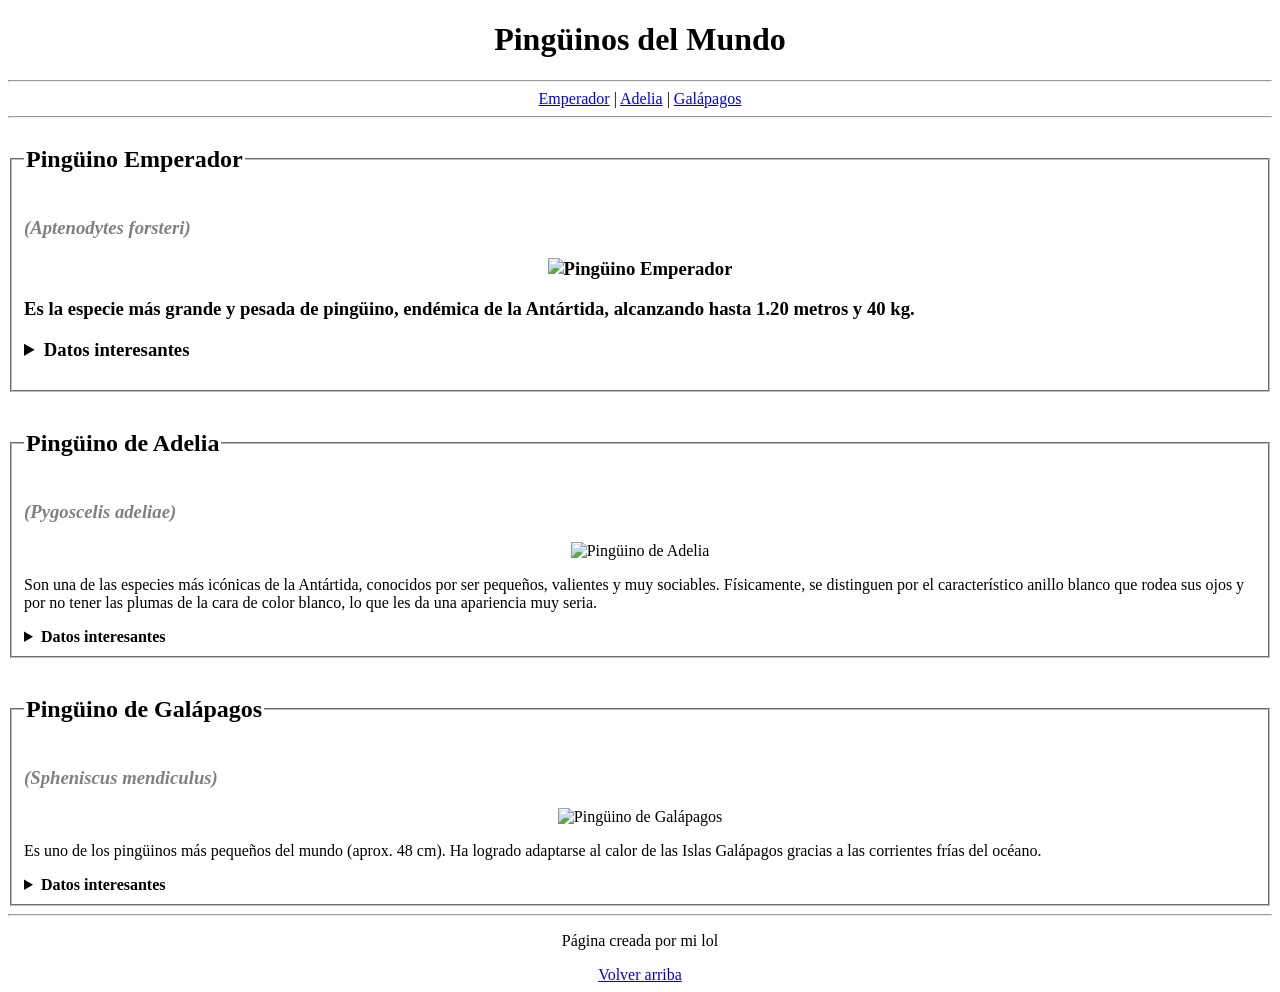
==== index.html @ 5adbaec3 "Update index.html Github pages" ====
<!DOCTYPE html>
<html lang="es">
<head>
    <meta charset="UTF-8">
    <meta name="viewport" content="width=device-width, initial-scale=1.0">
    <title>Pingüinos</title>
</head>

<body>
    <center>
        <h1 id="inicio">Pingüinos del Mundo</h1>
    </center>
    <hr>
    
    <center>
        <nav>
            <a href="#emperador">Emperador</a> | 
            <a href="#adelia">Adelia</a> | 
            <a href="#galapagos">Galápagos</a>
        </nav>
    </center>
    <hr>



    <main>
        
        <article id="emperador">
            <fieldset>
                <legend><h2>Pingüino Emperador</h2></legend>
                <h3><em><font color="gray">(Aptenodytes forsteri)</font></em>
                
                <center>
                    <figure>
                        <img src="https://p.turbosquid.com/ts-thumb/5M/XL8NkV/eW/jf0la12a7_emperorpenguin_display_protect_02/jpg/1685772801/1920x1080/fit_q99/7304b229ae56667666dd775c1d0919ec0c4ac1b9/jf0la12a7_emperorpenguin_display_protect_02.jpg" width="600" alt="Pingüino Emperador">
                    </figure>
                </center>
                
                <p>
                    Es la especie más grande y pesada de pingüino, endémica de la Antártida, alcanzando hasta 1.20 metros y 40 kg.
                </p>
               
                <details>
                    <summary><b>Datos interesantes</b></summary>
                    <ul>
                        <li>El macho no come absolutamente nada durante unos 115 días mientras protege el huevo en el invierno antártico.</li>
                        <li>Cuando los bebés crecen un poco, se agrupan en "guarderías" llamadas crèches.</li>
                        <li>Pueden nadar a velocidades de hasta 15 km/h.</li>
                    </ul>
                </details>
            </fieldset>
        </article>
        <br>




        <article id="adelia">
            <fieldset>
                <legend><h2>Pingüino de Adelia</h2></legend>
                <h3><em><font color="gray">(Pygoscelis adeliae)</font></em></h3>

                <center>
                    <figure>
                        <img src="https://www.rutaschile.com/configurador/Parques/Fauna_01122015141101.jpg" width="600" alt="Pingüino de Adelia">
                    </figure>
                </center>
                
                <p>
                    Son una de las especies más icónicas de la Antártida, conocidos por ser pequeños, valientes y muy sociables. Físicamente, se distinguen por el característico anillo blanco que rodea sus ojos y por no tener las plumas de la cara de color blanco, lo que les da una apariencia muy seria.
                </p>

                <details>
                    <summary><b>Datos interesantes</b></summary>
                    <ul>
                        <li>Son famosos por construir sus nidos exclusivamente con pequeñas piedras que recolectan. A veces, ¡se las roban entre ellos si no están cuidando el nido!</li>
                        <li>Aunque son pequeños (miden unos 70 cm), son conocidos por ser los pingüinos más "rebeldes" y territoriales de la Antártida, enfrentándose incluso a depredadores más grandes.</li>
                    </ul>
                </details>
            </fieldset>
        </article>
        <br>



        <article id="galapagos">
            <fieldset>
                <legend><h2>Pingüino de Galápagos</h2></legend>
                <h3><em><font color="gray">(Spheniscus mendiculus)</font></em></h3>

                <center>
                    <figure>
                        <img src="https://datazone.darwinfoundation.org/images/checklist/5189_penguin_group_hms_ppt.jpg" width="600" alt="Pingüino de Galápagos">
                    </figure>
                </center>

                <p>
                    Es uno de los pingüinos más pequeños del mundo (aprox. 48 cm). Ha logrado adaptarse al calor de las Islas Galápagos gracias a las corrientes frías del océano.
                </p>

                <details>
                    <summary><b>Datos interesantes</b></summary>
                    <ul>
                        <li>Para refrescarse, jadean como los perros y estiran sus aletas para liberar calor.</li>
                        <li>Sus poblaciones son pequeñas y son muy vulnerables a los cambios climáticos.</li>
                    </ul>
                </details>
            </fieldset>
        </article>



        <footer>            
            <hr>
            <center>
                <p>Página creada por mi lol</p> 
                <a href="#inicio">Volver arriba</a>
            </center>
        </footer>


        
    </main>
</body>
</html>
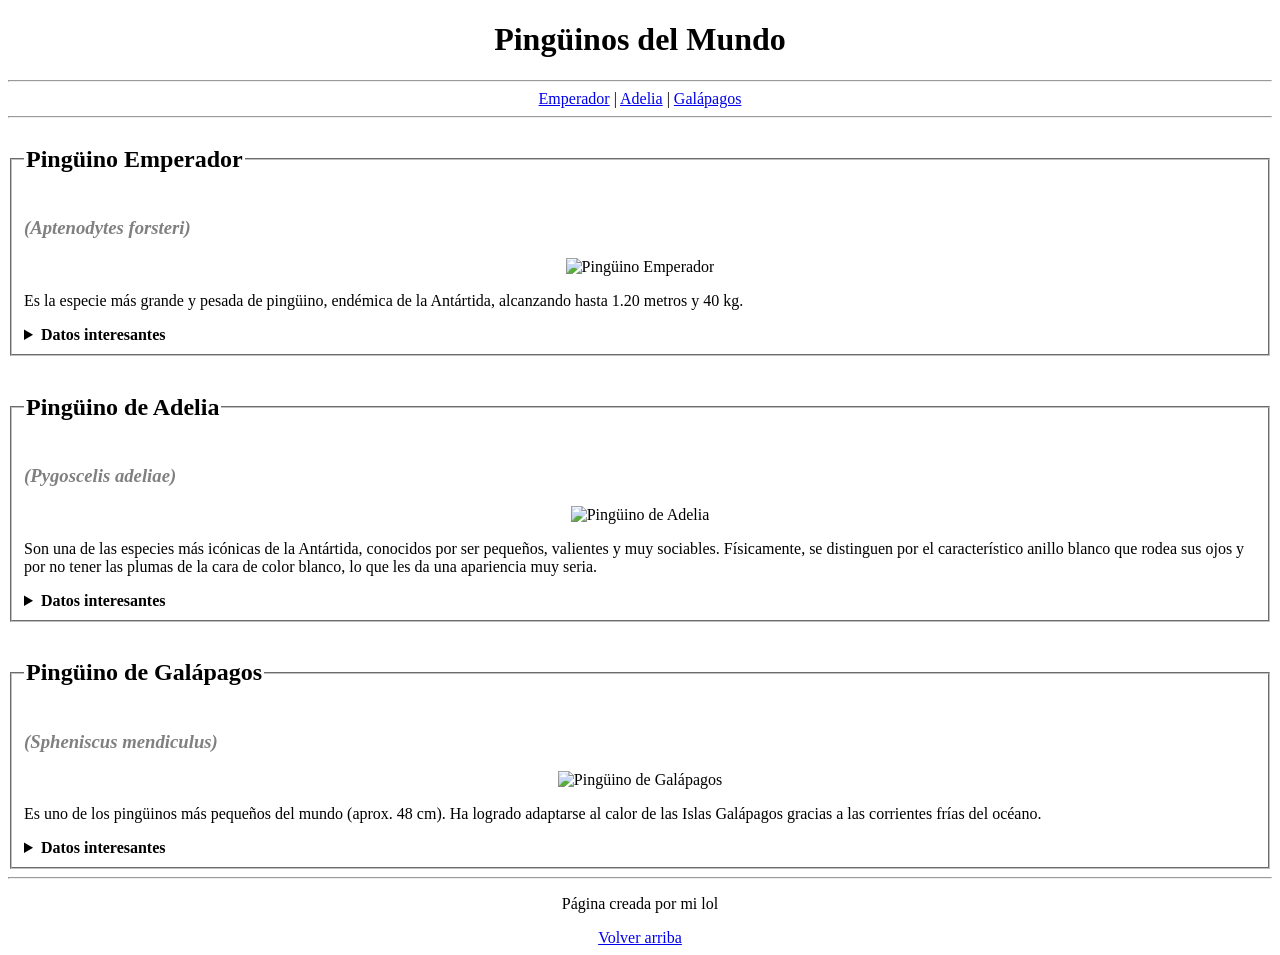
==== commit ce7ce72a: "Cerrando etiqueta h3 del emperador" ====
--- a/index.html
+++ b/index.html
@@ -28,7 +28,7 @@
         <article id="emperador">
             <fieldset>
                 <legend><h2>Pingüino Emperador</h2></legend>
-                <h3><em><font color="gray">(Aptenodytes forsteri)</font></em>
+                <h3><em><font color="gray">(Aptenodytes forsteri)</font></em></h3>
                 
                 <center>
                     <figure>
@@ -123,6 +123,3 @@
     </main>
 </body>
 </html>
-
-
-
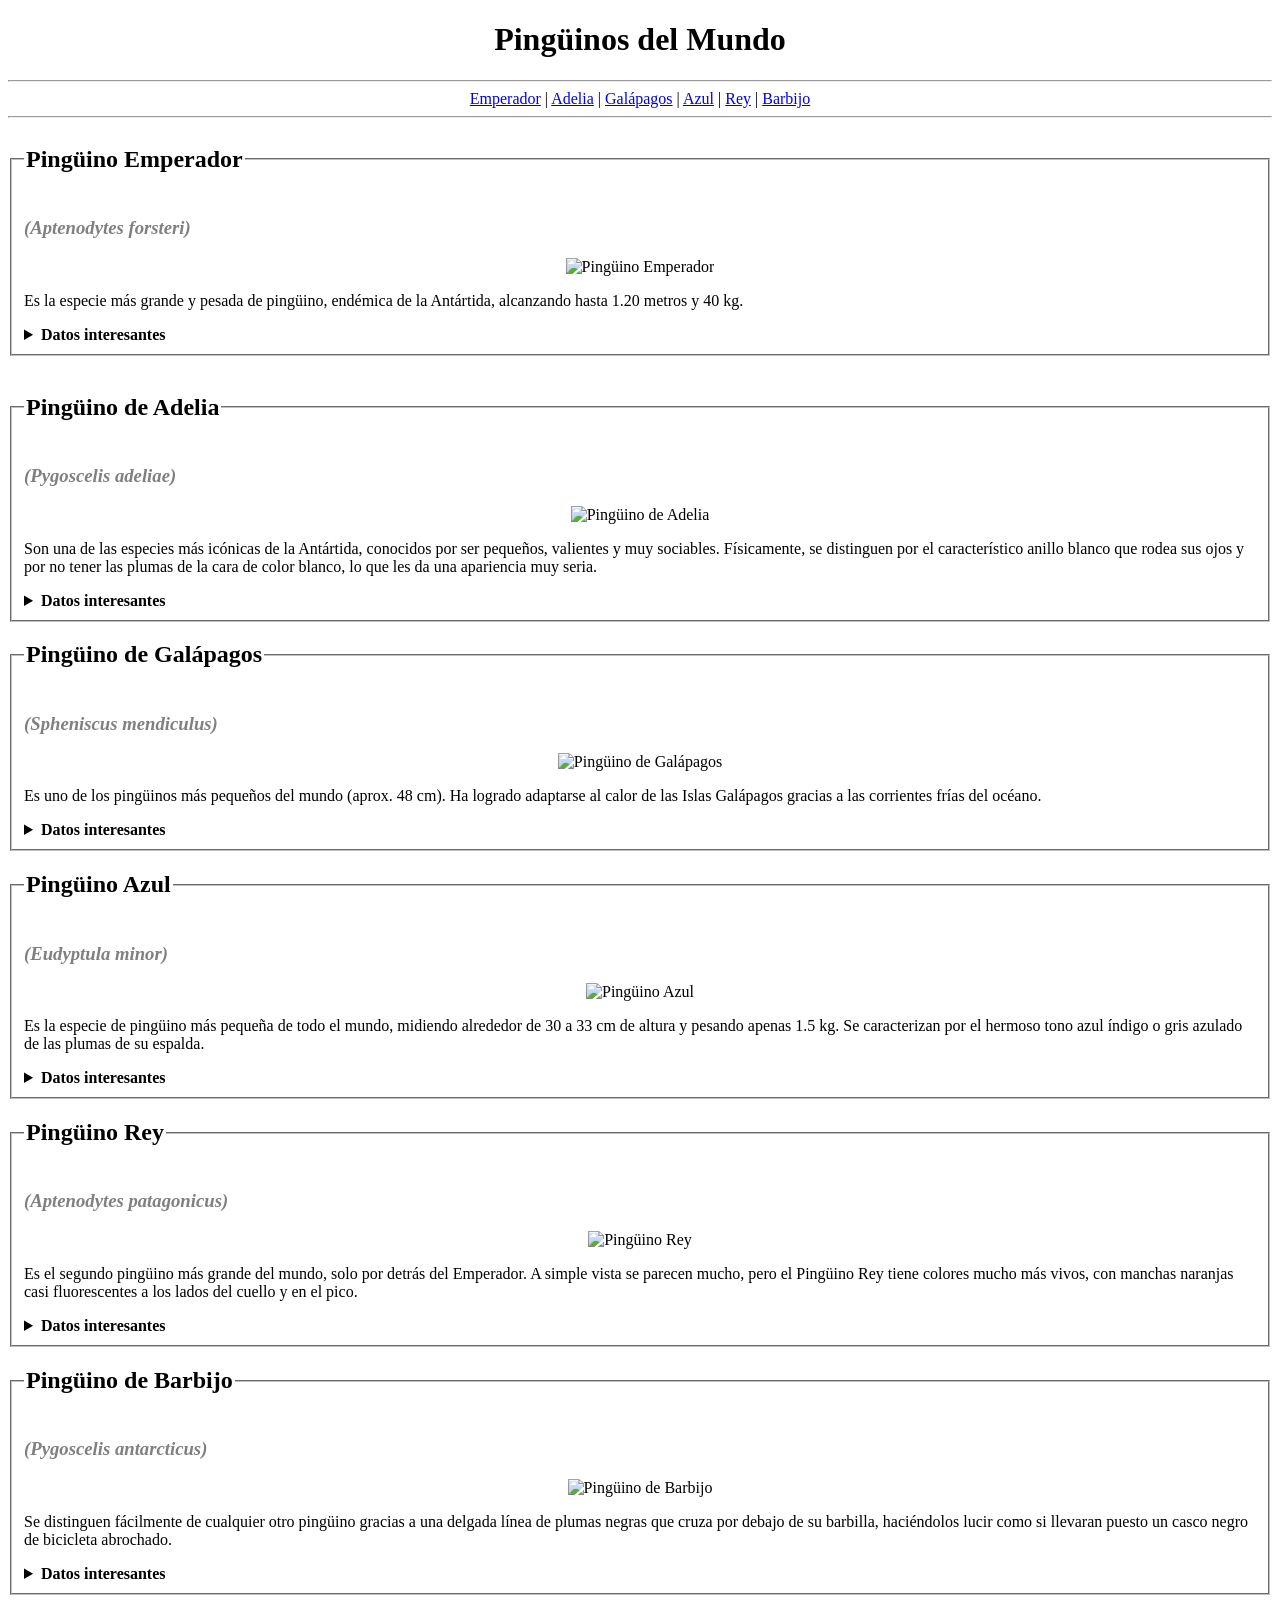
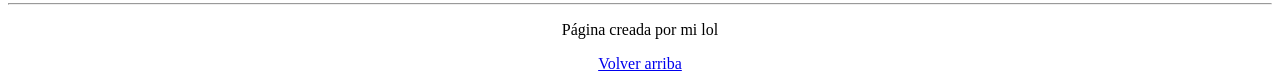
==== commit 3b3d702e: "Agregué mas pinguinitos" ====
--- a/index.html
+++ b/index.html
@@ -16,7 +16,10 @@
         <nav>
             <a href="#emperador">Emperador</a> | 
             <a href="#adelia">Adelia</a> | 
-            <a href="#galapagos">Galápagos</a>
+            <a href="#galapagos">Galápagos</a> |
+            <a href="#azul">Azul</a> |
+            <a href="#rey">Rey</a> |
+            <a href="#barbijo">Barbijo</a>
         </nav>
     </center>
     <hr>
@@ -79,8 +82,6 @@
                 </details>
             </fieldset>
         </article>
-        <br>
-
 
 
         <article id="galapagos">
@@ -108,6 +109,85 @@
             </fieldset>
         </article>
 
+
+        <article id="azul">
+            <fieldset>
+                <legend><h2>Pingüino Azul</h2></legend>
+                <h3><em><font color="gray">(Eudyptula minor)</font></em></h3>
+
+                <center>
+                    <figure>
+                        <img src="https://www.globalpenguinsociety.org/images/species/little/lit-03.jpg" width="600" alt="Pingüino Azul">
+                    </figure>
+                </center>
+
+                <p>
+                    Es la especie de pingüino más pequeña de todo el mundo, midiendo alrededor de 30 a 33 cm de altura y pesando apenas 1.5 kg. Se caracterizan por el hermoso tono azul índigo o gris azulado de las plumas de su espalda.
+                </p>
+
+                <details>
+                    <summary><b>Datos interesantes</b></summary>
+                    <ul>
+                        <li>Viven principalmente en las costas de Nueva Zelanda y el sur de Australia.</li>
+                        <li>En Australia los conocen cariñosamente como "pingüinos hada" (Fairy penguins) debido a su diminuto tamaño.</li>
+                        <li>Tienen costumbres nocturnas en tierra: salen a pescar antes de que salga el sol y regresan a sus nidos ya que oscureció para esconderse de las gaviotas y otros depredadores.</li>
+                    </ul>
+                </details>
+            </fieldset>
+        </article>
+
+
+        <article id="rey">
+            <fieldset>
+                <legend><h2>Pingüino Rey</h2></legend>
+                <h3><em><font color="gray">(Aptenodytes patagonicus)</font></em></h3>
+
+                <center>
+                    <figure>
+                        <img src="https://cdn0.ecologiaverde.com/es/posts/9/5/9/donde_vive_el_pinguino_rey_5959_1_600.webp" width="600" alt="Pingüino Rey">
+                    </figure>
+                </center>
+
+                <p>
+                    Es el segundo pingüino más grande del mundo, solo por detrás del Emperador. A simple vista se parecen mucho, pero el Pingüino Rey tiene colores mucho más vivos, con manchas naranjas casi fluorescentes a los lados del cuello y en el pico.
+                </p>
+
+                <details>
+                    <summary><b>Datos interesantes</b></summary>
+                    <ul>
+                        <li>No hacen nidos. Al igual que los emperadores, incuban su único huevo llevándolo sobre sus patas y cubriéndolo con un pliegue de piel caliente.</li>
+                        <li>Sus crías nacen con un abrigo de plumas color café tan esponjoso y diferente a los adultos, que los primeros exploradores pensaban que eran otra especie (les decían "pingüinos lanudos").</li>
+                        <li>Pueden sumergirse a más de 300 metros de profundidad para cazar peces linterna.</li>
+                    </ul>
+                </details>
+            </fieldset>
+        </article>
+
+        <article id="barbijo">
+            <fieldset>
+                <legend><h2>Pingüino de Barbijo</h2></legend>
+                <h3><em><font color="gray">(Pygoscelis antarcticus)</font></em></h3>
+
+                <center>
+                    <figure>
+                        <img src="https://www.globalpenguinsociety.org/images/species/chinstrap/chin-005.webp" width="600" alt="Pingüino de Barbijo">
+                    </figure>
+                </center>
+
+                <p>
+                    Se distinguen fácilmente de cualquier otro pingüino gracias a una delgada línea de plumas negras que cruza por debajo de su barbilla, haciéndolos lucir como si llevaran puesto un casco negro de bicicleta abrochado.
+                </p>
+
+                <details>
+                    <summary><b>Datos interesantes</b></summary>
+                    <ul>
+                        <li>Son de los pingüinos más abundantes de la Antártida, con colonias que pueden llegar a tener cientos de miles de individuos.</li>
+                        <li>Tienen la reputación de ser los pingüinos más ruidosos, agresivos y valientes. ¡No dudan en pelear con otras aves para defender sus nidos de piedras!</li>
+                        <li>Su dieta se basa casi por completo en krill antártico.</li>
+                    </ul>
+                </details>
+            </fieldset>
+        </article>
 
 
         <footer>            
@@ -123,3 +203,6 @@
     </main>
 </body>
 </html>
+
+
+
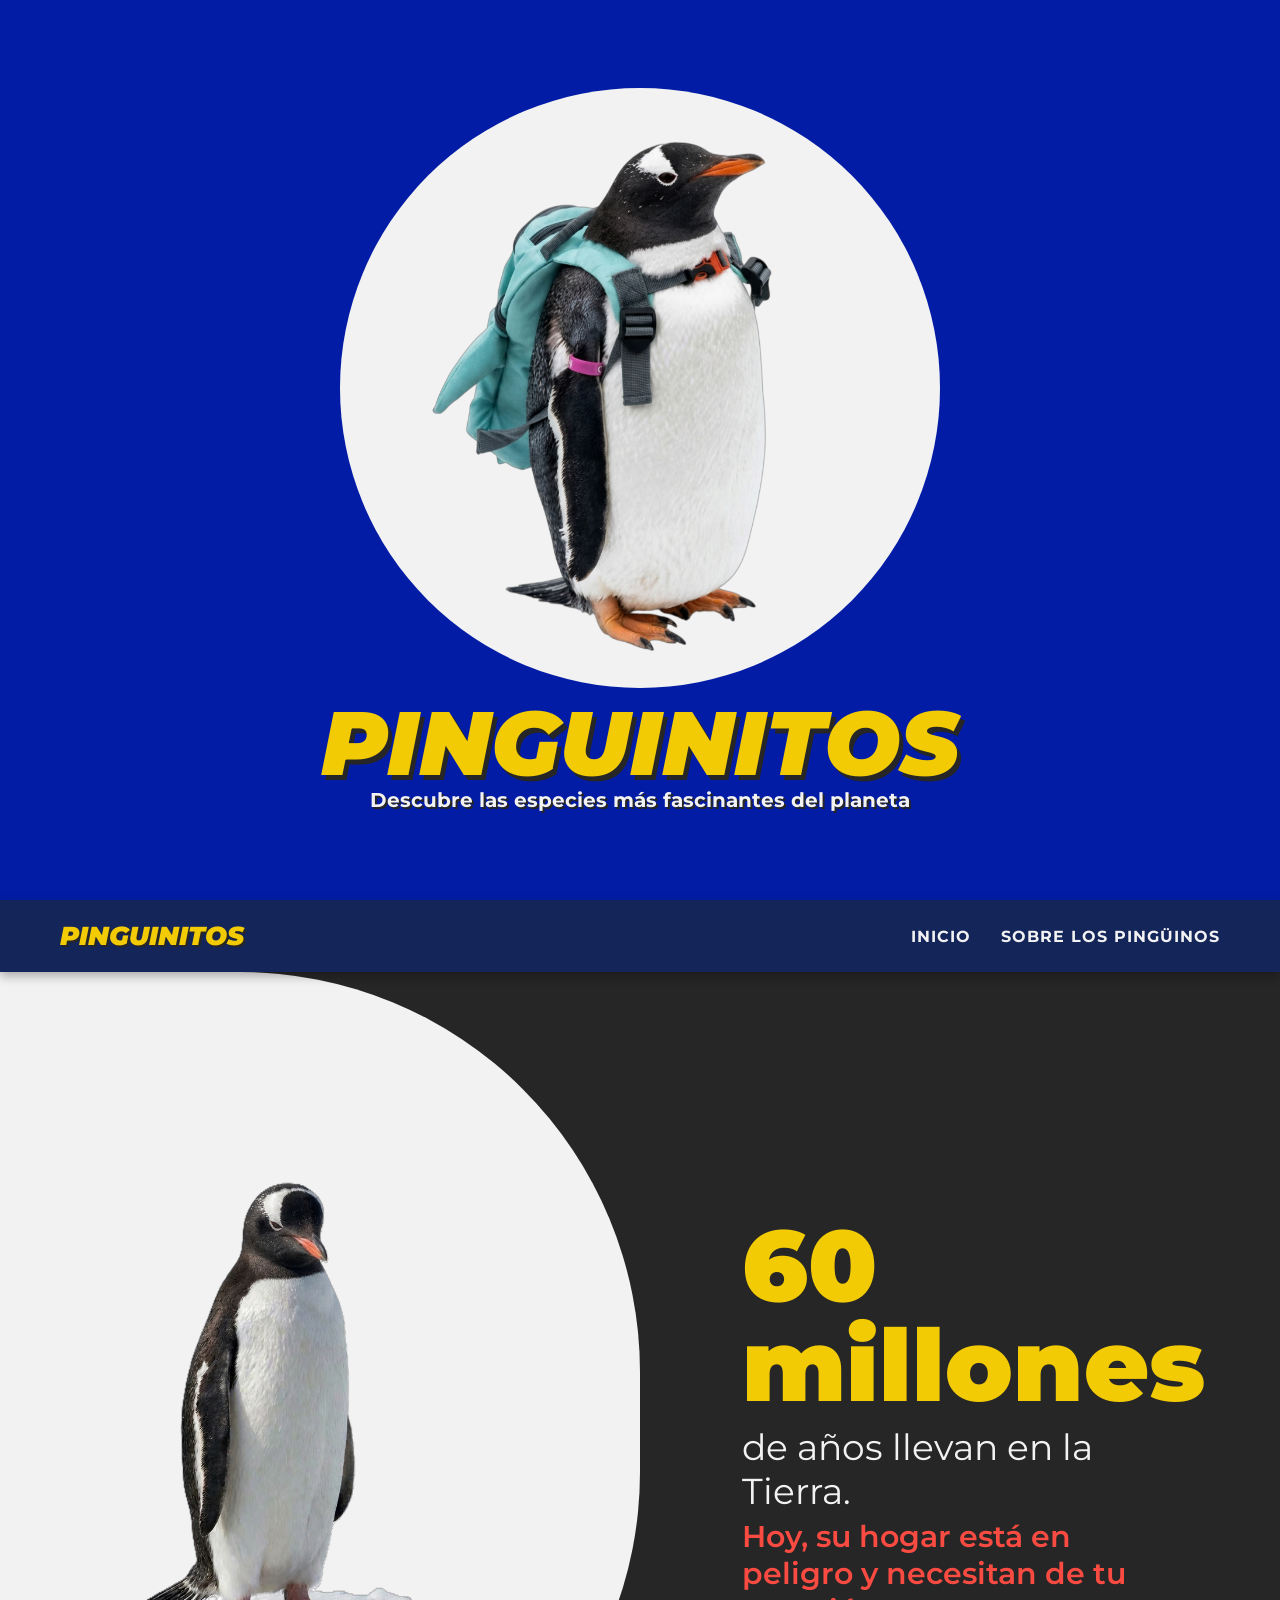
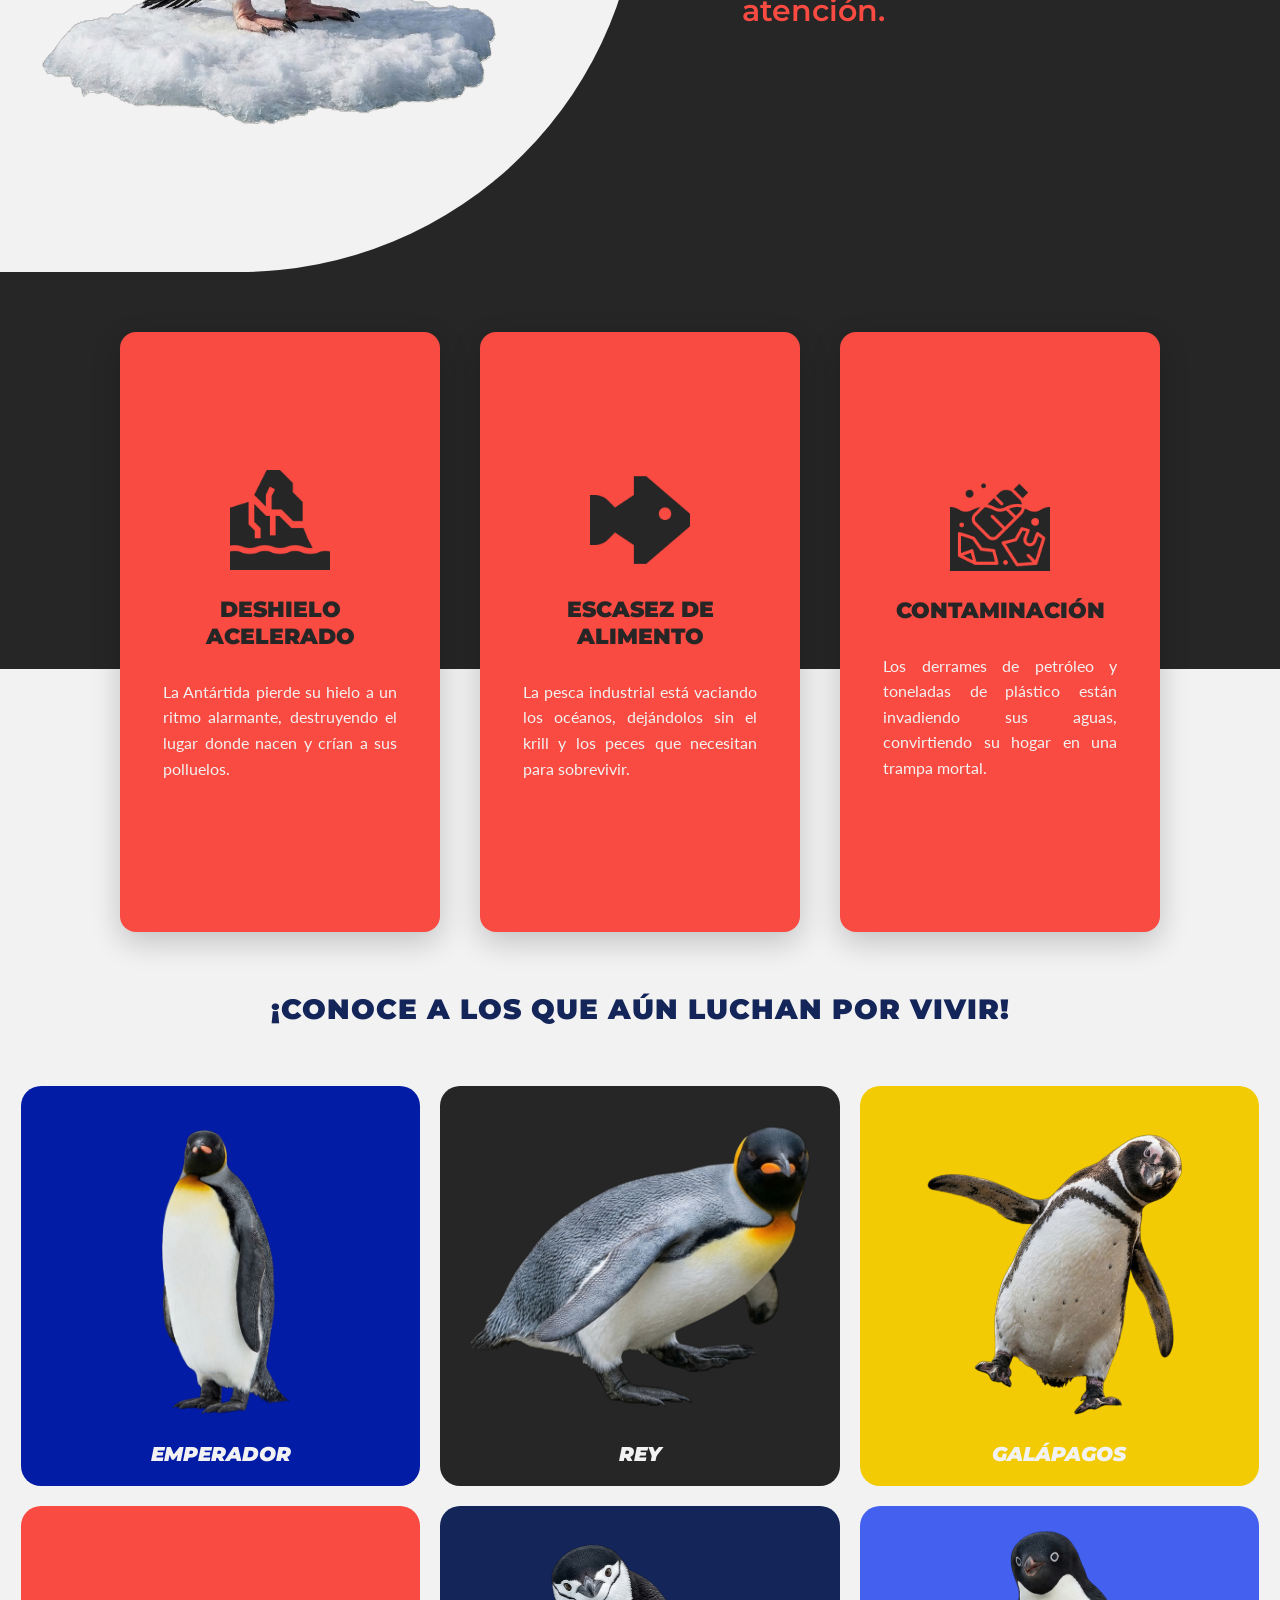
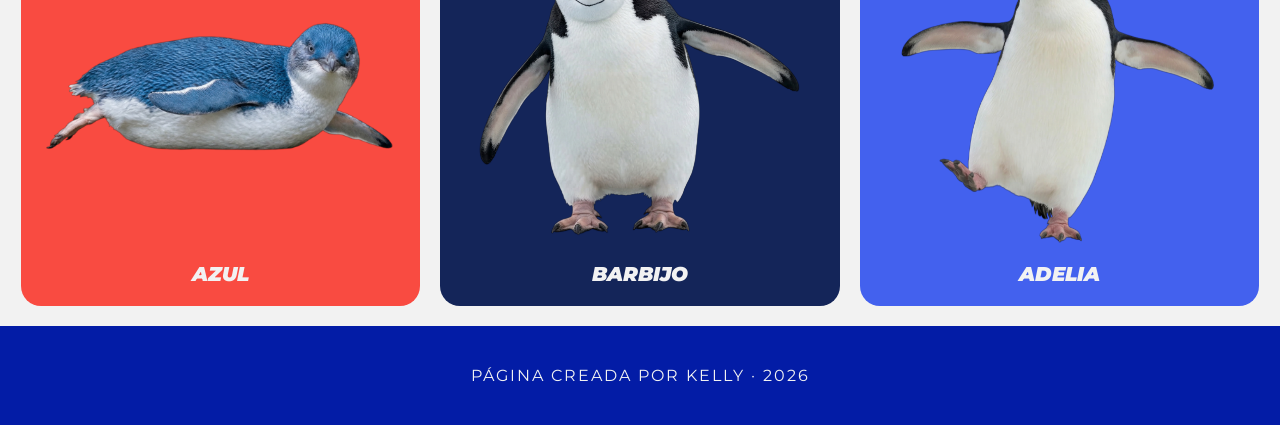
==== commit 32475093: "Diseño final y ajustes responsivos listos" ====
--- a/index.html
+++ b/index.html
@@ -4,205 +4,113 @@
     <meta charset="UTF-8">
     <meta name="viewport" content="width=device-width, initial-scale=1.0">
     <title>Pingüinos</title>
+
+    <link rel="stylesheet" href="style.css">
+    <link href="https://fonts.googleapis.com/css2?family=Montserrat:wght@400;700;900&family=Lato:wght@400;700&display=swap" rel="stylesheet">
 </head>
 
 <body>
-    <center>
-        <h1 id="inicio">Pingüinos del Mundo</h1>
-    </center>
-    <hr>
-    
-    <center>
+    <section id="hero">  
+        <div class="hero-imagen">
+            <img src="img/pinguino1.png" alt="Pingüino">
+        </div>
+        <h1>PINGUINITOS</h1>
+        <p>Descubre las especies más fascinantes del planeta</p>
+    </section>
+
+    <header>
+        <a href="index.html" class="logo">PINGUINITOS</a>
         <nav>
-            <a href="#emperador">Emperador</a> | 
-            <a href="#adelia">Adelia</a> | 
-            <a href="#galapagos">Galápagos</a> |
-            <a href="#azul">Azul</a> |
-            <a href="#rey">Rey</a> |
-            <a href="#barbijo">Barbijo</a>
+            <a href="#">Inicio</a>
+            <a href="#sobre-pinguinos">Sobre los pingüinos</a>
         </nav>
-    </center>
-    <hr>
+    </header>
+        
+    <section id="impacto">
+        <div class="impacto-imagen">
+            <img src="img/pinguino-hielo.png" alt="Pingüino en el hielo">
+        </div>
+        <div class="impacto-texto">
+            <p class="impacto-dato">60 millones</p>
+            <p class="impacto-subtitulo">de años llevan en la Tierra.</p>
+            <p class="impacto-frase">Hoy, su hogar está en peligro y necesitan de tu atención.</p>
+        </div>
+    </section>
 
+    <section id="problematicas">
+        <div class="problematicas-cards">
+            
+            <div class="problema-card">
+                <img src="img/deshielo.png" alt="Deshielo" class="problema-icono">
+                <h3>Deshielo acelerado</h3>
+                <p>La Antártida pierde su hielo a un ritmo alarmante, destruyendo el lugar donde nacen y crían a sus polluelos.</p>
+            </div>
+            
+            <div class="problema-card">
+                <img src="img/pez.png" alt="Escasez de alimento" class="problema-icono">
+                <h3>Escasez de alimento</h3>
+                <p>La pesca industrial está vaciando los océanos, dejándolos sin el krill y los peces que necesitan para sobrevivir.</p>
+            </div>
+            
+            <div class="problema-card">
+                <img src="img/contaminacion.png" alt="Contaminación" class="problema-icono">
+                <h3>Contaminación</h3>
+                <p>Los derrames de petróleo y toneladas de plástico están invadiendo sus aguas, convirtiendo su hogar en una trampa mortal.</p>
+            </div>
+            
+        </div>
+        
+        <div class="problematicas-frase">
+            <p>¡Conoce a los que aún luchan por vivir!</p>
+        </div>
+    </section>
 
+    <main id="sobre-pinguinos">
+            <a href="emperador.html" class="card" id="card-emperador">
+                <img src="img/emperador.png" alt="Pingüino Emperador">
+                <h2>Emperador</h2>
+            </a>
 
-    <main>
+            <a href="rey.html" class="card" id="card-rey">
+                <img src="img/rey.png" alt="Pingüino Rey">
+                <h2>Rey</h2>
+            </a>
+            
+           <a href="galapagos.html" class="card" id="card-galapagos">
+                <img src="img/galapagos.png" alt="Pingüino Galápagos">
+                <h2>Galápagos</h2>
+            </a>
+
+           <a href="azul.html" class="card" id="card-azul">
+                <img src="img/azul.png" alt="Pingüino Azul">
+                <h2>Azul</h2>
+            </a>
+
+            <a href="barbijo.html" class="card" id="card-barbijo">
+                <img src="img/barbijo.png" alt="Pingüino Barbijo">
+                <h2>Barbijo</h2>
+            </a>
+
+            <a href="adelia.html" class="card" id="card-adelia">
+                <img src="img/adelia.png" alt="Pingüino Adelia">
+                <h2>Adelia</h2>
+            </a>
+
         
-        <article id="emperador">
-            <fieldset>
-                <legend><h2>Pingüino Emperador</h2></legend>
-                <h3><em><font color="gray">(Aptenodytes forsteri)</font></em></h3>
-                
-                <center>
-                    <figure>
-                        <img src="https://p.turbosquid.com/ts-thumb/5M/XL8NkV/eW/jf0la12a7_emperorpenguin_display_protect_02/jpg/1685772801/1920x1080/fit_q99/7304b229ae56667666dd775c1d0919ec0c4ac1b9/jf0la12a7_emperorpenguin_display_protect_02.jpg" width="600" alt="Pingüino Emperador">
-                    </figure>
-                </center>
-                
-                <p>
-                    Es la especie más grande y pesada de pingüino, endémica de la Antártida, alcanzando hasta 1.20 metros y 40 kg.
-                </p>
-               
-                <details>
-                    <summary><b>Datos interesantes</b></summary>
-                    <ul>
-                        <li>El macho no come absolutamente nada durante unos 115 días mientras protege el huevo en el invierno antártico.</li>
-                        <li>Cuando los bebés crecen un poco, se agrupan en "guarderías" llamadas crèches.</li>
-                        <li>Pueden nadar a velocidades de hasta 15 km/h.</li>
-                    </ul>
-                </details>
-            </fieldset>
-        </article>
-        <br>
+        
+    </main>
+
+    <footer>
+        <p>Página creada por Kelly · 2026 </p> 
+    </footer>   
+
+</body>
+</html> 
 
 
 
 
-        <article id="adelia">
-            <fieldset>
-                <legend><h2>Pingüino de Adelia</h2></legend>
-                <h3><em><font color="gray">(Pygoscelis adeliae)</font></em></h3>
-
-                <center>
-                    <figure>
-                        <img src="https://www.rutaschile.com/configurador/Parques/Fauna_01122015141101.jpg" width="600" alt="Pingüino de Adelia">
-                    </figure>
-                </center>
-                
-                <p>
-                    Son una de las especies más icónicas de la Antártida, conocidos por ser pequeños, valientes y muy sociables. Físicamente, se distinguen por el característico anillo blanco que rodea sus ojos y por no tener las plumas de la cara de color blanco, lo que les da una apariencia muy seria.
-                </p>
-
-                <details>
-                    <summary><b>Datos interesantes</b></summary>
-                    <ul>
-                        <li>Son famosos por construir sus nidos exclusivamente con pequeñas piedras que recolectan. A veces, ¡se las roban entre ellos si no están cuidando el nido!</li>
-                        <li>Aunque son pequeños (miden unos 70 cm), son conocidos por ser los pingüinos más "rebeldes" y territoriales de la Antártida, enfrentándose incluso a depredadores más grandes.</li>
-                    </ul>
-                </details>
-            </fieldset>
-        </article>
-
-
-        <article id="galapagos">
-            <fieldset>
-                <legend><h2>Pingüino de Galápagos</h2></legend>
-                <h3><em><font color="gray">(Spheniscus mendiculus)</font></em></h3>
-
-                <center>
-                    <figure>
-                        <img src="https://datazone.darwinfoundation.org/images/checklist/5189_penguin_group_hms_ppt.jpg" width="600" alt="Pingüino de Galápagos">
-                    </figure>
-                </center>
-
-                <p>
-                    Es uno de los pingüinos más pequeños del mundo (aprox. 48 cm). Ha logrado adaptarse al calor de las Islas Galápagos gracias a las corrientes frías del océano.
-                </p>
-
-                <details>
-                    <summary><b>Datos interesantes</b></summary>
-                    <ul>
-                        <li>Para refrescarse, jadean como los perros y estiran sus aletas para liberar calor.</li>
-                        <li>Sus poblaciones son pequeñas y son muy vulnerables a los cambios climáticos.</li>
-                    </ul>
-                </details>
-            </fieldset>
-        </article>
-
-
-        <article id="azul">
-            <fieldset>
-                <legend><h2>Pingüino Azul</h2></legend>
-                <h3><em><font color="gray">(Eudyptula minor)</font></em></h3>
-
-                <center>
-                    <figure>
-                        <img src="https://www.globalpenguinsociety.org/images/species/little/lit-03.jpg" width="600" alt="Pingüino Azul">
-                    </figure>
-                </center>
-
-                <p>
-                    Es la especie de pingüino más pequeña de todo el mundo, midiendo alrededor de 30 a 33 cm de altura y pesando apenas 1.5 kg. Se caracterizan por el hermoso tono azul índigo o gris azulado de las plumas de su espalda.
-                </p>
-
-                <details>
-                    <summary><b>Datos interesantes</b></summary>
-                    <ul>
-                        <li>Viven principalmente en las costas de Nueva Zelanda y el sur de Australia.</li>
-                        <li>En Australia los conocen cariñosamente como "pingüinos hada" (Fairy penguins) debido a su diminuto tamaño.</li>
-                        <li>Tienen costumbres nocturnas en tierra: salen a pescar antes de que salga el sol y regresan a sus nidos ya que oscureció para esconderse de las gaviotas y otros depredadores.</li>
-                    </ul>
-                </details>
-            </fieldset>
-        </article>
-
-
-        <article id="rey">
-            <fieldset>
-                <legend><h2>Pingüino Rey</h2></legend>
-                <h3><em><font color="gray">(Aptenodytes patagonicus)</font></em></h3>
-
-                <center>
-                    <figure>
-                        <img src="https://cdn0.ecologiaverde.com/es/posts/9/5/9/donde_vive_el_pinguino_rey_5959_1_600.webp" width="600" alt="Pingüino Rey">
-                    </figure>
-                </center>
-
-                <p>
-                    Es el segundo pingüino más grande del mundo, solo por detrás del Emperador. A simple vista se parecen mucho, pero el Pingüino Rey tiene colores mucho más vivos, con manchas naranjas casi fluorescentes a los lados del cuello y en el pico.
-                </p>
-
-                <details>
-                    <summary><b>Datos interesantes</b></summary>
-                    <ul>
-                        <li>No hacen nidos. Al igual que los emperadores, incuban su único huevo llevándolo sobre sus patas y cubriéndolo con un pliegue de piel caliente.</li>
-                        <li>Sus crías nacen con un abrigo de plumas color café tan esponjoso y diferente a los adultos, que los primeros exploradores pensaban que eran otra especie (les decían "pingüinos lanudos").</li>
-                        <li>Pueden sumergirse a más de 300 metros de profundidad para cazar peces linterna.</li>
-                    </ul>
-                </details>
-            </fieldset>
-        </article>
-
-        <article id="barbijo">
-            <fieldset>
-                <legend><h2>Pingüino de Barbijo</h2></legend>
-                <h3><em><font color="gray">(Pygoscelis antarcticus)</font></em></h3>
-
-                <center>
-                    <figure>
-                        <img src="https://www.globalpenguinsociety.org/images/species/chinstrap/chin-005.webp" width="600" alt="Pingüino de Barbijo">
-                    </figure>
-                </center>
-
-                <p>
-                    Se distinguen fácilmente de cualquier otro pingüino gracias a una delgada línea de plumas negras que cruza por debajo de su barbilla, haciéndolos lucir como si llevaran puesto un casco negro de bicicleta abrochado.
-                </p>
-
-                <details>
-                    <summary><b>Datos interesantes</b></summary>
-                    <ul>
-                        <li>Son de los pingüinos más abundantes de la Antártida, con colonias que pueden llegar a tener cientos de miles de individuos.</li>
-                        <li>Tienen la reputación de ser los pingüinos más ruidosos, agresivos y valientes. ¡No dudan en pelear con otras aves para defender sus nidos de piedras!</li>
-                        <li>Su dieta se basa casi por completo en krill antártico.</li>
-                    </ul>
-                </details>
-            </fieldset>
-        </article>
-
-
-        <footer>            
-            <hr>
-            <center>
-                <p>Página creada por mi lol</p> 
-                <a href="#inicio">Volver arriba</a>
-            </center>
-        </footer>
-
-
-        
-    </main>
-</body>
-</html>
 
 
 
+
--- a/style.css
+++ b/style.css
@@ -0,0 +1,826 @@
+:root {
+    --azul:  #031CA6;
+    --azul-oscuro: #142559;
+    --azul-claro: #4361EE;
+    --rojo: #F94B41;
+    --amarillo: #f2CB05;
+    --blanco: #F2F2F2;
+    --negro: #262626;
+
+    --fuente-titulo: 'Montserrat', sans-serif;
+    --fuente-texto:  'Lato', sans-serif;
+}
+
+* {
+    margin: 0;
+    padding: 0;
+    box-sizing: border-box;
+}
+
+
+body {
+    font-family: var(--fuente-texto);
+    background-color: var(--blanco);
+    color: var(--negro);
+}
+
+/*HERO-------------------------------------------*/
+
+#hero {
+    background-color: var(--azul);
+    height: 100vh;
+    display: flex;
+    flex-direction: column;
+    justify-content: center;
+    align-items: center;
+    position: relative;
+    overflow: hidden;
+}
+
+.hero-imagen {
+    position: relative;
+    width: 600px;
+    height: 600px;
+}
+
+.hero-imagen::before {
+    content: "";
+    position: absolute;
+    width: 600px;
+    height: 600px;
+    background-color: var(--blanco);
+    border-radius: 50%;
+    top: 0;
+    left: 0;
+    z-index: 0;
+}
+
+.hero-imagen img {
+    position: absolute;
+    width: 90%;
+    bottom: 5%;
+    left: 50%;
+    transform: translateX(-49%);
+    z-index: 1;
+}
+
+#hero h1, #hero p {
+    position: relative;
+    z-index: 2;
+    color: var(--amarillo);
+    font-family: var(--fuente-titulo);
+    text-align: center;
+}
+
+#hero h1 {
+    font-size: 90px;
+    font-weight: 900;
+    font-style: italic;
+    text-shadow: 4px 5px 0px var(--negro);
+}
+
+#hero p {
+    font-size: 20px;
+    font-weight: 700;
+    color: var(--blanco);
+    text-shadow: 2px 2px 0px var(--negro);
+    margin-top: -10px;
+}
+
+/*HEADER----------------------------------------*/
+
+header {
+    background-color: var(--azul-oscuro);
+    padding: 20px 60px;
+    display: flex;
+    justify-content: space-between;
+    align-items: center;
+    position: sticky;
+    top: 0;
+    z-index: 100;
+    box-shadow: 0 4px 10px rgba(0, 0, 0, 0.3);
+}
+
+.logo {
+    color: var(--amarillo);
+    font-family: var(--fuente-titulo);
+    font-size: 26px;
+    font-weight: 900;
+    font-style: italic;
+    text-decoration: none;
+    text-shadow: 2px 2px 0px var(--negro);
+    transition: transform 0.2s ease;
+}
+
+.logo:hover {
+    transform: scale(1.05); 
+}
+
+header nav {
+    display: flex;
+    gap: 30px;
+    align-items: center;
+}
+
+header nav a {
+    color: var(--blanco);
+    text-decoration: none;
+    font-family: var(--fuente-titulo);
+    font-weight: 700;
+    font-size: 16px; 
+    text-transform: uppercase; 
+    letter-spacing: 1px;
+    position: relative; 
+    padding: 5px 0;
+    transition: color 0.3s ease;
+}
+
+header nav a:hover {
+    color: var(--amarillo);
+}
+
+header nav a::after {
+    content: '';
+    position: absolute;
+    width: 0;
+    height: 3px;
+    bottom: 0;
+    left: 0;
+    background-color: var(--amarillo);
+    transition: width 0.3s ease;
+}
+
+header nav a:hover::after {
+    width: 100%;
+}
+
+/*IMPACTOOOO----------------------*/
+#impacto {
+    display: flex;
+    height: 100vh;
+    background-color: var(--negro);
+    overflow: hidden;
+}
+
+.impacto-imagen {
+    width: 50%;
+    background-color: var(--blanco);
+    display: flex;
+    align-items: center;
+    justify-content: center;
+    border-radius: 0 400px 400px 0;
+}
+
+.impacto-imagen img {
+    width: 80%;
+    transform: translateX(-10%);
+    object-fit: contain;
+}
+
+.impacto-texto {
+    width: 50%;
+    background-color: var(--negro);
+    display: flex;
+    flex-direction: column;
+    justify-content: center;
+    padding: 5% 8%
+}
+
+.impacto-dato {
+    font-family: var(--fuente-titulo);
+    font-size: 100px;
+    font-weight: 900;
+    line-height: 1;
+    margin-bottom: 10px;
+    color: var(--amarillo);
+}
+
+.impacto-subtitulo {
+    font-family: var(--fuente-titulo);
+    font-size: 36px;
+    color: var(--blanco);
+    margin-bottom: 5px;
+}
+
+.impacto-frase {
+    font-family: var(--fuente-titulo);
+    font-size: 30px;
+    color: var(--rojo);
+    font-weight: 600;
+}
+
+
+/*PROBLEMATICA----------------------------------*/
+
+#problematicas {
+    background: linear-gradient(to bottom, var(--negro) 50%, var(--blanco) 50%);
+    display: flex;
+    flex-direction: column;
+    align-items: center;
+    padding-top: 60px;
+}
+
+.problematicas-cards {
+    display: flex;
+    justify-content: center;
+    gap: 40px;  
+    width: 100%;
+    max-width: 1200px; 
+    padding: 0 20px;
+    z-index: 2; /
+}
+
+.problema-card {
+    background-color: var(--rojo);
+    border-radius: 16px;
+    padding: 40px 30px;
+    width: 320px;
+    height: 600px;
+    display: flex;
+    flex-direction: column;
+    align-items: center;
+    justify-content: center;
+    text-align: center;
+    gap: 16px;
+    box-shadow: 0 10px 30px rgba(0, 0, 0, 0.2); 
+    transition: transform 0.3s ease;
+}
+
+.problema-card:hover {
+    transform: translateY(-10px); 
+}
+
+.problema-icono {
+    font-size: 100px;
+    height: 100px;
+    object-fit: contain;
+    margin-bottom: 10px;
+}
+
+.problema-card h3 {
+    display: flex;
+    font-family: var(--fuente-titulo);
+    color: var(--negro);
+    text-transform: uppercase;
+    font-size: 22px;
+    font-weight: 900;
+}
+
+.problema-card p {
+    color: var(--blanco);
+    font-size: 16px;
+    line-height: 1.6;
+    text-align: justify;
+    padding: 5%;
+    width: 100%;
+}
+
+.problematicas-frase {
+    width: 100%;
+    background-color: transparent; 
+    padding: 60px 20px 40px 20px;
+    text-align: center;
+}
+
+.problematicas-frase p {
+    font-family: var(--fuente-titulo);
+    font-size: 28px;
+    font-weight: 900;
+    color: var(--azul-oscuro); 
+    text-transform: uppercase;
+    letter-spacing: 1px;
+}
+
+
+/*AAAAAAAAAAAAAAAAAA*/
+
+main {
+    background-color: var(--blanco);
+    padding: 20px;
+    display: flex;
+    flex-wrap: wrap;
+    gap: 20px;
+    justify-content: center;
+}
+
+.card {
+    width: calc(33.333% - 14px);
+    height: 400px;
+    border-radius: 20px;
+    text-decoration: none;
+    display: flex;
+    flex-direction: column;
+    align-items: center;
+    justify-content: flex-end;
+    padding: 20px;
+    transform: 0.3s ease;
+}
+
+.card img {
+    width: 100%;
+    height: 200px;
+    object-fit: contain;
+    flex:1;
+}
+
+.card h2 {
+    font-family: var(--fuente-titulo);
+    font-size: 20px;
+    font-weight: 900;
+    margin-top: 10px;
+    text-transform: uppercase;
+    color: var(--blanco);
+    text-align: center;
+    margin-top: 12px;
+    font-style:italic;
+
+
+}
+
+.card:hover {
+    transform: translateY(-8px);
+    box-shadow: 0 5px 40px rgba(0, 0, 0, 0.3);
+}
+
+#card-emperador { background-color: var(--azul); }
+#card-adelia    { background-color: var(--azul-claro); }
+#card-galapagos { background-color: var(--amarillo); }
+#card-azul      { background-color: var(--rojo); }
+#card-rey       { background-color: var(--negro); }
+#card-barbijo   { background-color: var(--azul-oscuro); }
+
+
+/*Footer-----------------------------------------------------*/
+
+footer {
+    padding: 40px 60px;
+    background-color: var(--azul);
+    display: flex;
+    justify-content: center;
+    align-items: center;
+}
+
+footer p{
+    color: var(--blanco);
+    font-family: var(--fuente-titulo);
+    font-weight: 400;
+    letter-spacing: 2px;
+    text-transform: uppercase;
+}
+
+/*PPPPPPPPPPPPP---------------------------------------------*/
+
+.dropdown {
+    position: relative;
+    display: inline-block;
+}
+
+.dropdown-menu {
+    display: none; 
+    position: absolute;
+    background-color: var(--azul-oscuro);
+    min-width: 150px;
+    box-shadow: 0px 8px 16px 0px rgba(0,0,0,0.3);
+    z-index: 200; 
+    border-radius: 10px;
+    top: 100%; 
+    left: 50%;
+    transform: translateX(-50%);
+    overflow: hidden;
+    padding:  8px 0;
+}
+
+.dropdown:hover .dropdown-menu {
+    display: block;
+}
+
+.dropdown-menu a {
+    color: var(--blanco);
+    padding: 15px 20px;
+    text-decoration: none;
+    display: block;
+    font-size: 14px;
+    text-transform: capitalize; 
+    transition: background-color 0.2s;
+}
+
+.dropdown-menu a:hover {
+    background-color: var(--azul);
+    color: var(--amarillo);
+    width: 100%;
+}
+
+.dropdown-menu a::after {
+    display: none;
+}
+
+/*PINGU2--------------------------------------------*/
+
+.pinguino-hero {
+    display: flex;
+    justify-content: center;
+    align-items: center; 
+    background: var(--blanco);
+    padding: 60px 10%;
+    gap: 80px; 
+    min-height: calc(100vh - 80px);
+}
+
+.pinguino-foto {
+    position: relative;
+    z-index: 1;
+    flex: 1;
+    display: flex;
+    justify-content: center; 
+    align-items: center;
+    min-height: 650px; 
+}
+
+.pinguino-foto::before {
+    content: "";
+    position: absolute;
+    top: 50%;
+    left: 50%;
+    transform: translate(-50%, -50%);
+    width: 550px;
+    height: 700px;
+    background-color: var(--azul);
+    border-radius: 60% 40% 70% 30% / 50% 60% 40% 70%;
+    z-index: 0;
+}
+
+.pinguino-foto img {
+    position: relative; 
+    z-index: 1;
+    width: 100%;
+    max-width: 300px;
+    object-fit: contain;
+}
+
+.pinguino-info {
+    flex: 1;
+    max-width: 600px;
+    display: flex;
+    flex-direction: column;
+    justify-content: center;
+    margin-top: 25vh; 
+}
+
+.pinguino-info h1 {
+    font-family: var(--fuente-titulo);
+    font-size: 85px; 
+    font-weight: 900;
+    line-height: 1.1; 
+    margin-bottom: 10px;
+    color: var(--rojo);
+    text-transform: uppercase;
+    letter-spacing: -2px; 
+}
+
+.pinguino-info h2 {
+    font-family: var(--fuente-titulo); 
+    font-size: 32px;
+    font-weight: 700;
+    font-style: italic;
+    line-height: 1.2;
+    margin-bottom: 25px;
+    color: var(--amarillo);
+}
+
+.pinguino-info p {
+    font-family: var(--fuente-texto);
+    font-size: 20px;
+    line-height: 1.6; 
+    color: var(--negro);
+    text-align: justify;
+}
+
+.pagina-galapagos .pinguino-info h1 { color: var(--azul-claro); }
+.pagina-adelia .pinguino-info h1    { color: var(--rojo); }
+.pagina-azul .pinguino-info h1      { color: var(--azul); }
+.pagina-rey .pinguino-info h1       { color: var(--azul-oscuro); }
+.pagina-barbijo .pinguino-info h1   { color: var(--azul-oscuro); }
+
+#pinguino-adelia .pinguino-foto img,
+#pinguino-galapagos .pinguino-foto img,
+#pinguino-azul .pinguino-foto img,
+#pinguino-rey .pinguino-foto img,
+#pinguino-barbijo .pinguino-foto img {
+    max-width: 550px;
+}
+
+#pinguino-galapagos .pinguino-foto::before {
+    width: 500px;
+    height: 600px;
+    background-color: var(--amarillo);
+}
+
+#pinguino-azul .pinguino-foto::before {
+    width: 600px;
+    height: 500px;
+    background-color: var(--rojo);
+}
+
+#pinguino-adelia .pinguino-foto::before {
+    width: 600px;
+    height: 600px;
+    background-color: var(--azul-claro);
+}
+
+#pinguino-rey .pinguino-foto::before {
+    width: 600px;
+    height: 550px;
+    background-color: var(--negro);
+}
+
+#pinguino-barbijo .pinguino-foto::before {
+    width: 600px;
+    height: 650px;
+    left: 45%;
+    background-color: var(--azul-oscuro); 
+}
+
+
+/*GAAAAAAL---*/
+
+.galeria {
+    display: flex;
+    gap: 0;
+    height: 400px;
+}
+
+.galeria img {
+    width: 33.333%;
+    height: 100%;
+    object-fit: cover;
+    filter: grayscale(20%);
+    transition: filter 0.3s ease, transform 0.3s ease;
+}
+
+.galeria img:hover {
+    filter: grayscale(0%);
+    transform: scale(1.02);
+}
+
+/*Datos*/
+
+.datos-rapidos {
+    background-color: var(--rojo);
+    display: flex;
+    justify-content: center;
+    align-items: center;
+    gap: 40px;
+    padding: 80px 60px;
+    flex-wrap: wrap;
+}
+
+.dato-ovalo {
+    background-color: var(--blanco);
+    border-radius: 50%;
+    width: 250px;
+    height: 350px;
+    box-shadow: 8px 8px 0px var(--negro);
+    display: flex;
+    flex-direction: column;
+    align-items: center;
+    justify-content: center;
+    text-align: center;
+    padding: 3%;
+    gap: 8px;
+}
+
+.dato-ovalo:hover {
+    transform: scale(1.02);
+}
+
+.dato-ovalo h3 {
+    font-family: var(--fuente-titulo);
+    font-size: 30px;
+    font-weight: 700;
+    color: var(--azul-claro);
+    text-transform: uppercase;
+    letter-spacing: 2px;
+    font-style: italic;
+    
+}
+
+.dato-ovalo p {
+    font-family: var(--fuente-titulo);
+    font-size: 20px;
+    font-weight: 900;
+    color: var(--negro);
+}
+
+/* CURIOSIDADES -----------------------------------*/
+.curiosidades {
+    height: 100vh;
+    background-color: var(--negro);
+    display: flex;
+    align-items: center;
+    justify-content: flex-start;
+    padding: 80px 10%;
+    position: relative;
+    overflow: hidden;
+}
+
+.burbuja {
+    background-color: var(--amarillo);
+    border-radius: 80px;
+    padding: 50px;
+    min-height: 400px;
+    height: 600px;
+    max-width: 650px;
+    position: relative;
+    z-index: 2;
+    padding: 60px 70px;
+    display: flex;
+    flex-direction: column;
+    justify-content: center;
+    box-shadow: 15px 15px 0px var(--azul-oscuro);
+    
+}
+
+.burbuja::after {
+    content: "";
+    position: absolute;
+    right: -48px;
+    top: 30%;
+    transform: translateY(-50%);
+    border: 30px solid transparent;
+    border-left-color: var(--amarillo);
+}
+
+.burbuja h3 {
+    font-family: var(--fuente-titulo);
+    font-size: 50px;
+    font-style: italic;
+    font-weight: 900;
+    color: var(--azul);
+    margin-bottom: 30px;
+    line-height: 1.1;
+    text-transform: uppercase;
+}
+
+.burbuja ul {
+    list-style: none;
+    display: flex;
+    flex-direction: column;
+    gap: 24px;
+    padding-left: 30px;
+}
+
+.burbuja ul li {
+    font-family: var(--fuente-texto);
+    font-size: 20px;
+    color: var(--negro);
+    padding-left: 20px;
+    border-left: 4px solid var(--rojo);
+    line-height: 1.5;
+    font-weight: 900;
+}
+
+.curiosidades-pinguino {
+    position: absolute;
+    right: 50px;
+    bottom: 10px;
+}
+
+.curiosidades-pinguino img {
+    width: 550px;
+    object-fit: contain;
+}
+
+
+/*_______________________*/
+
+
+@media (max-width: 992px) {
+    
+    .pinguino-hero {
+        flex-direction: column;
+        margin-top: 0;
+        gap: 40px;
+        text-align: center;
+        padding-top: 40px;
+    }
+
+    
+    .pinguino-info {
+        margin-top: 0;
+        align-items: center;
+    }
+    
+    .pinguino-info p {
+        text-align: center;
+    }
+
+    #impacto {
+        flex-direction: column;
+        height: auto;
+    }
+    
+    .impacto-imagen, .impacto-texto {
+        width: 100%;
+        padding: 40px;
+    }
+
+    .impacto-imagen {
+        border-radius: 0 0 100px 100px; 
+
+    .problematicas-cards {
+        flex-wrap: wrap;
+    }
+    
+    .card {
+        width: calc(50% - 10px); 
+    }
+
+    .curiosidades {
+        height: auto;
+        padding-bottom: 350px; 
+        justify-content: center;
+    }
+    
+    .burbuja {
+        max-width: 100%;
+    }
+}
+
+/* 2. PARA CELULARES (hasta 768px) */
+@media (max-width: 768px) {
+
+    header {
+        flex-direction: column;
+        gap: 15px;
+        padding: 15px 20px;
+    }
+
+    #hero h1 { font-size: 55px; }
+    .hero-imagen { width: 300px; height: 300px; }
+    .hero-imagen::before { width: 300px; height: 300px; }
+    
+ 
+    .impacto-dato { font-size: 60px; }
+    .impacto-subtitulo { font-size: 28px; }
+
+
+    .card { width: 100%; }
+
+    .pinguino-info h1 { font-size: 50px; line-height: 1; }
+    
+    .pinguino-foto::before,
+    #pinguino-galapagos .pinguino-foto::before,
+    #pinguino-azul .pinguino-foto::before,
+    #pinguino-adelia .pinguino-foto::before,
+    #pinguino-rey .pinguino-foto::before,
+    #pinguino-barbijo .pinguino-foto::before {
+        width: 320px;
+        height: 400px;
+    }
+
+    .galeria {
+        flex-direction: column;
+        height: auto;
+    }
+    
+    .galeria img {
+        width: 100%;
+        height: 300px;
+    }
+
+    .dato-ovalo {
+        width: 200px;
+        height: 280px;
+    }
+
+    .burbuja {
+        padding: 30px;
+        height: auto;
+        min-height: auto;
+        border-radius: 30px;
+        box-shadow: 8px 8px 0px var(--azul-oscuro);
+    }
+    
+    .burbuja::after { display: none; }
+    
+    .burbuja h3 { font-size: 35px; }
+
+    .curiosidades-pinguino img { width: 300px; }
+    .curiosidades { padding-bottom: 200px; }
+    }
+
+    .curiosidades { 
+        padding-bottom: 280px; 
+        padding-top: 50px;
+    }
+
+    .curiosidades-pinguino {
+        right: 50%;
+        transform: translateX(50%);
+        bottom: -10px;
+    }
+
+    .curiosidades-pinguino img { 
+        width: 220px; 
+    }
+}
